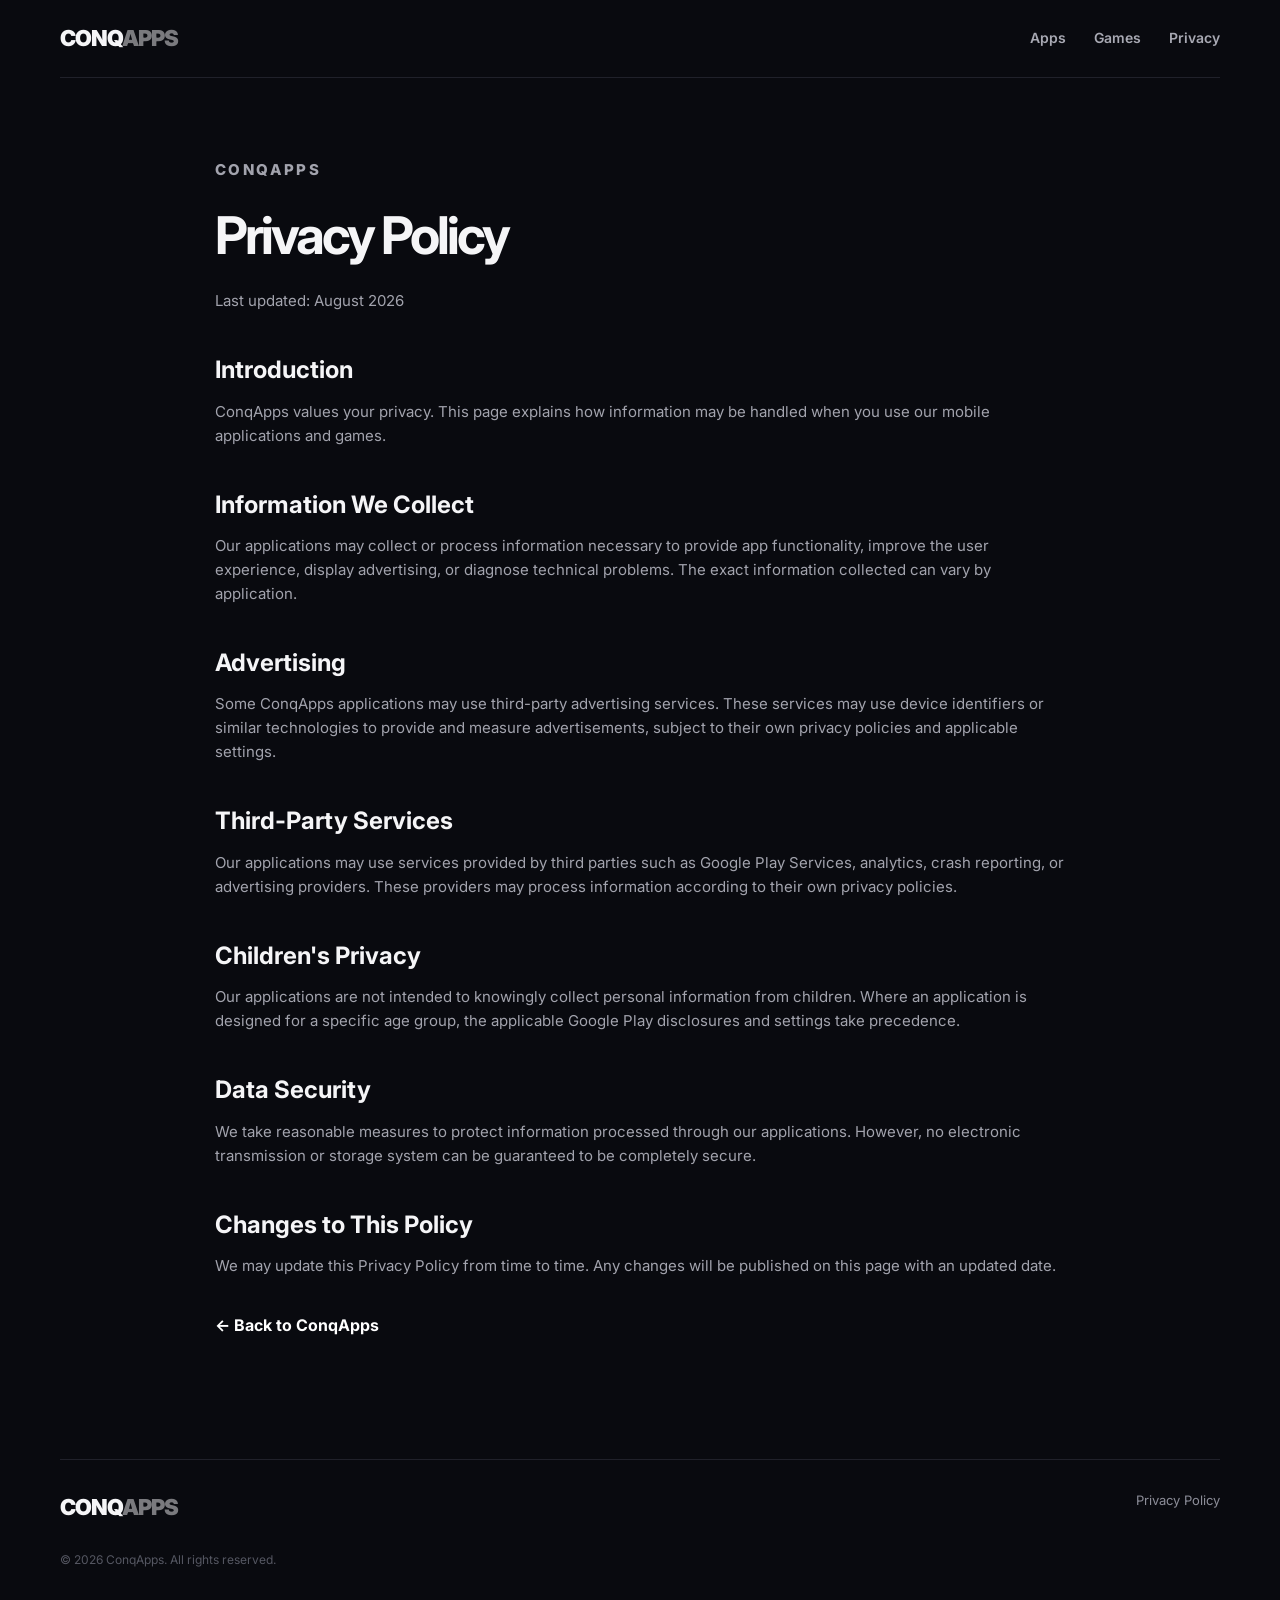
==== privacy.html @ 7f79c75c "Add files via upload" ====
<!DOCTYPE html>
<html lang="tr">
<head>
  <meta charset="UTF-8">
  <meta name="viewport" content="width=device-width, initial-scale=1.0">
  <meta name="description" content="ConqApps Privacy Policy">
  <title>Privacy Policy — ConqApps</title>
  <link rel="stylesheet" href="style.css">
  <style>
    .privacy { width:min(850px,calc(100% - 40px)); margin:80px auto 120px; }
    .privacy h1 { font-size:52px; letter-spacing:-3px; margin:12px 0 12px; }
    .privacy h2 { font-size:24px; margin:38px 0 10px; }
    .privacy p, .privacy li { color:#a2a3ad; font-size:15px; }
    .back { display:inline-block; margin-top:35px; color:#fff; font-weight:700; }
  </style>
</head>
<body>
  <header class="site-header">
    <a class="brand" href="index.html">CONQ<span>APPS</span></a>
    <nav><a href="index.html#apps">Apps</a><a href="index.html#games">Games</a><a href="privacy.html">Privacy</a></nav>
  </header>
  <main class="privacy">
    <p class="eyebrow">CONQAPPS</p>
    <h1>Privacy Policy</h1>
    <p>Last updated: August 2026</p>

    <h2>Introduction</h2>
    <p>ConqApps values your privacy. This page explains how information may be handled when you use our mobile applications and games.</p>

    <h2>Information We Collect</h2>
    <p>Our applications may collect or process information necessary to provide app functionality, improve the user experience, display advertising, or diagnose technical problems. The exact information collected can vary by application.</p>

    <h2>Advertising</h2>
    <p>Some ConqApps applications may use third-party advertising services. These services may use device identifiers or similar technologies to provide and measure advertisements, subject to their own privacy policies and applicable settings.</p>

    <h2>Third-Party Services</h2>
    <p>Our applications may use services provided by third parties such as Google Play Services, analytics, crash reporting, or advertising providers. These providers may process information according to their own privacy policies.</p>

    <h2>Children's Privacy</h2>
    <p>Our applications are not intended to knowingly collect personal information from children. Where an application is designed for a specific age group, the applicable Google Play disclosures and settings take precedence.</p>

    <h2>Data Security</h2>
    <p>We take reasonable measures to protect information processed through our applications. However, no electronic transmission or storage system can be guaranteed to be completely secure.</p>

    <h2>Changes to This Policy</h2>
    <p>We may update this Privacy Policy from time to time. Any changes will be published on this page with an updated date.</p>

    <a class="back" href="index.html">← Back to ConqApps</a>
  </main>
  <footer>
    <div class="footer-brand">CONQ<span>APPS</span></div>
    <div class="footer-links"><a href="privacy.html">Privacy Policy</a></div>
    <p>© 2026 ConqApps. All rights reserved.</p>
  </footer>
</body>
</html>
---- style.css ----
@import url('https://fonts.googleapis.com/css2?family=Inter:wght@400;500;600;700;800;900&display=swap');

* { box-sizing: border-box; margin: 0; padding: 0; }
html { scroll-behavior: smooth; }
body {
  font-family: Inter, Arial, sans-serif;
  background: #090a0f;
  color: #f5f5f7;
  line-height: 1.6;
}
a { color: inherit; text-decoration: none; }
.site-header {
  width: min(1160px, calc(100% - 40px));
  margin: auto;
  height: 78px;
  display: flex;
  align-items: center;
  justify-content: space-between;
  border-bottom: 1px solid #20212a;
}
.brand, .footer-brand { font-weight: 900; letter-spacing: -1px; font-size: 22px; }
.brand span, .footer-brand span { opacity: .48; }
nav { display: flex; gap: 28px; color: #a8a9b3; font-size: 14px; font-weight: 600; }
nav a:hover { color: #fff; }
.hero {
  width: min(1160px, calc(100% - 40px));
  min-height: 570px;
  margin: auto;
  display: flex;
  flex-direction: column;
  justify-content: center;
  position: relative;
}
.hero-glow {
  position: absolute;
  width: 480px; height: 480px;
  right: 3%; top: 30px;
  border-radius: 50%;
  background: radial-gradient(circle, rgba(130,90,255,.22), rgba(0,0,0,0) 68%);
  pointer-events: none;
}
.eyebrow { color: #888a96; font-size: 12px; font-weight: 800; letter-spacing: 2.4px; }
.hero h1 {
  font-size: clamp(50px, 8vw, 96px);
  line-height: .98;
  letter-spacing: -5px;
  margin: 18px 0 24px;
  max-width: 900px;
}
.hero h1 span, .about h2 span { color: #777986; }
.hero-text { max-width: 530px; color: #a7a8b1; font-size: 18px; }
.hero-button {
  margin-top: 32px;
  width: fit-content;
  padding: 13px 19px;
  border: 1px solid #343540;
  border-radius: 10px;
  font-weight: 700;
  font-size: 14px;
  transition: .2s;
}
.hero-button:hover { background: #fff; color: #090a0f; }
.hero-button span { margin-left: 18px; }
.products-section {
  width: min(1160px, calc(100% - 40px));
  margin: 0 auto;
  padding: 90px 0 30px;
}
.section-heading { margin-bottom: 28px; }
.section-heading h2 { font-size: 48px; letter-spacing: -2px; margin-top: 5px; }
.product-grid { display: grid; grid-template-columns: repeat(2, 1fr); gap: 18px; }
.product-card {
  min-height: 300px;
  border: 1px solid #252630;
  background: linear-gradient(145deg, #111219, #0d0e14);
  border-radius: 18px;
  padding: 24px;
  display: flex;
  gap: 22px;
  transition: transform .2s, border-color .2s;
}
.product-card:hover { transform: translateY(-4px); border-color: #454752; }
.product-icon {
  flex: 0 0 92px; height: 92px; border-radius: 23px;
  display: grid; place-items: center;
  font-size: 25px; font-weight: 900;
  background: #20222b;
  box-shadow: 0 14px 30px rgba(0,0,0,.3);
}
.limitflow-icon { background: linear-gradient(135deg,#30323b,#15161c); }
.tripgauge-icon { background: linear-gradient(135deg,#34363f,#17181e); }
.zipdash-icon { background: linear-gradient(135deg,#3b3430,#171514); }
.escape-icon { background: linear-gradient(135deg,#3a3033,#171415); }
.product-content { display: flex; flex-direction: column; align-items: flex-start; }
.category { font-size: 10px; letter-spacing: 1.8px; font-weight: 800; color: #777985; }
.product-content h3 { font-size: 27px; margin: 5px 0 7px; letter-spacing: -.8px; }
.product-content p { color: #9899a4; font-size: 14px; margin-bottom: 20px; }
.play-button {
  margin-top: auto;
  padding: 10px 14px;
  border-radius: 8px;
  background: #f2f2f3;
  color: #0a0a0d;
  font-size: 12px;
  font-weight: 800;
}
.play-button:hover { background: #fff; }
.play-button span { margin-left: 10px; }
.games { padding-top: 100px; }
.about {
  width: min(900px, calc(100% - 40px));
  margin: 120px auto 140px;
  text-align: center;
}
.about h2 { font-size: clamp(42px, 7vw, 70px); line-height: 1; letter-spacing: -4px; margin: 15px 0 22px; }
.about > p:last-child { max-width: 560px; margin: auto; color: #9697a1; }
footer {
  border-top: 1px solid #20212a;
  width: min(1160px, calc(100% - 40px));
  margin: auto;
  padding: 30px 0 40px;
  display: grid;
  grid-template-columns: 1fr 1fr;
  gap: 15px;
}
.footer-links { justify-self: end; display: flex; gap: 22px; color: #8c8d98; font-size: 13px; }
.footer-links a:hover { color: #fff; }
footer p { grid-column: 1 / -1; color: #555762; font-size: 12px; margin-top: 10px; }
@media (max-width: 720px) {
  .site-header { height: 68px; }
  nav { gap: 14px; font-size: 12px; }
  .hero { min-height: 500px; }
  .hero h1 { font-size: 55px; letter-spacing: -3px; }
  .hero-text { font-size: 16px; }
  .product-grid { grid-template-columns: 1fr; }
  .product-card { min-height: 260px; }
  .about { margin: 90px auto 100px; }
  footer { grid-template-columns: 1fr; }
  .footer-links { justify-self: start; }
  footer p { grid-column: auto; }
}
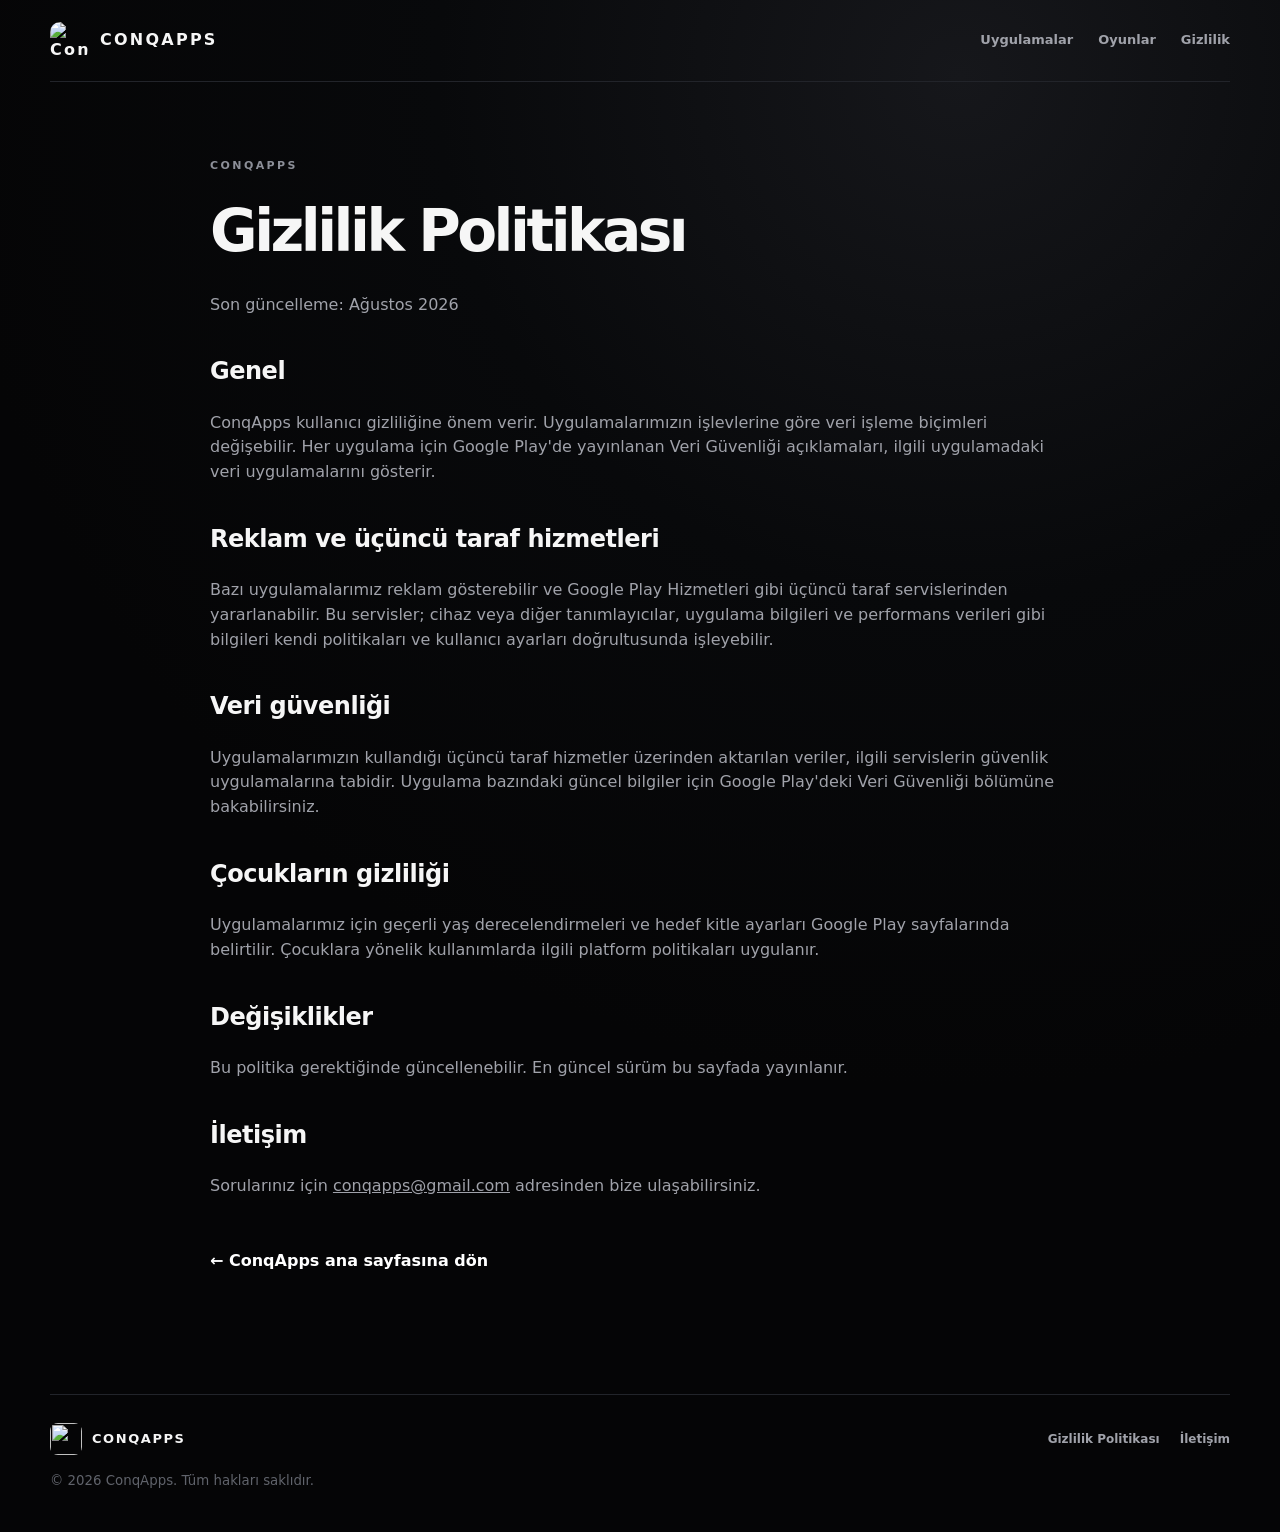
==== commit 3af15a9b: "Add files via upload" ====
--- a/privacy.html
+++ b/privacy.html
@@ -1,56 +1,14 @@
-<!DOCTYPE html>
-<html lang="tr">
-<head>
-  <meta charset="UTF-8">
-  <meta name="viewport" content="width=device-width, initial-scale=1.0">
-  <meta name="description" content="ConqApps Privacy Policy">
-  <title>Privacy Policy — ConqApps</title>
-  <link rel="stylesheet" href="style.css">
-  <style>
-    .privacy { width:min(850px,calc(100% - 40px)); margin:80px auto 120px; }
-    .privacy h1 { font-size:52px; letter-spacing:-3px; margin:12px 0 12px; }
-    .privacy h2 { font-size:24px; margin:38px 0 10px; }
-    .privacy p, .privacy li { color:#a2a3ad; font-size:15px; }
-    .back { display:inline-block; margin-top:35px; color:#fff; font-weight:700; }
-  </style>
-</head>
+<!doctype html>
+<html lang="tr"><head><meta charset="utf-8"><meta name="viewport" content="width=device-width,initial-scale=1"><title>Gizlilik Politikası — ConqApps</title><link rel="stylesheet" href="style.css"></head>
 <body>
-  <header class="site-header">
-    <a class="brand" href="index.html">CONQ<span>APPS</span></a>
-    <nav><a href="index.html#apps">Apps</a><a href="index.html#games">Games</a><a href="privacy.html">Privacy</a></nav>
-  </header>
-  <main class="privacy">
-    <p class="eyebrow">CONQAPPS</p>
-    <h1>Privacy Policy</h1>
-    <p>Last updated: August 2026</p>
-
-    <h2>Introduction</h2>
-    <p>ConqApps values your privacy. This page explains how information may be handled when you use our mobile applications and games.</p>
-
-    <h2>Information We Collect</h2>
-    <p>Our applications may collect or process information necessary to provide app functionality, improve the user experience, display advertising, or diagnose technical problems. The exact information collected can vary by application.</p>
-
-    <h2>Advertising</h2>
-    <p>Some ConqApps applications may use third-party advertising services. These services may use device identifiers or similar technologies to provide and measure advertisements, subject to their own privacy policies and applicable settings.</p>
-
-    <h2>Third-Party Services</h2>
-    <p>Our applications may use services provided by third parties such as Google Play Services, analytics, crash reporting, or advertising providers. These providers may process information according to their own privacy policies.</p>
-
-    <h2>Children's Privacy</h2>
-    <p>Our applications are not intended to knowingly collect personal information from children. Where an application is designed for a specific age group, the applicable Google Play disclosures and settings take precedence.</p>
-
-    <h2>Data Security</h2>
-    <p>We take reasonable measures to protect information processed through our applications. However, no electronic transmission or storage system can be guaranteed to be completely secure.</p>
-
-    <h2>Changes to This Policy</h2>
-    <p>We may update this Privacy Policy from time to time. Any changes will be published on this page with an updated date.</p>
-
-    <a class="back" href="index.html">← Back to ConqApps</a>
-  </main>
-  <footer>
-    <div class="footer-brand">CONQ<span>APPS</span></div>
-    <div class="footer-links"><a href="privacy.html">Privacy Policy</a></div>
-    <p>© 2026 ConqApps. All rights reserved.</p>
-  </footer>
-</body>
-</html>
+<header class="topbar"><a class="brand" href="index.html"><img src="images/conqapps-logo.png" alt="ConqApps logo"><span>CONQAPPS</span></a><nav><a href="index.html#apps">Uygulamalar</a><a href="index.html#games">Oyunlar</a><a href="privacy.html">Gizlilik</a></nav></header>
+<main class="privacy"><span class="kicker">CONQAPPS</span><h1>Gizlilik Politikası</h1><p>Son güncelleme: Ağustos 2026</p>
+<h2>Genel</h2><p>ConqApps kullanıcı gizliliğine önem verir. Uygulamalarımızın işlevlerine göre veri işleme biçimleri değişebilir. Her uygulama için Google Play'de yayınlanan Veri Güvenliği açıklamaları, ilgili uygulamadaki veri uygulamalarını gösterir.</p>
+<h2>Reklam ve üçüncü taraf hizmetleri</h2><p>Bazı uygulamalarımız reklam gösterebilir ve Google Play Hizmetleri gibi üçüncü taraf servislerinden yararlanabilir. Bu servisler; cihaz veya diğer tanımlayıcılar, uygulama bilgileri ve performans verileri gibi bilgileri kendi politikaları ve kullanıcı ayarları doğrultusunda işleyebilir.</p>
+<h2>Veri güvenliği</h2><p>Uygulamalarımızın kullandığı üçüncü taraf hizmetler üzerinden aktarılan veriler, ilgili servislerin güvenlik uygulamalarına tabidir. Uygulama bazındaki güncel bilgiler için Google Play'deki Veri Güvenliği bölümüne bakabilirsiniz.</p>
+<h2>Çocukların gizliliği</h2><p>Uygulamalarımız için geçerli yaş derecelendirmeleri ve hedef kitle ayarları Google Play sayfalarında belirtilir. Çocuklara yönelik kullanımlarda ilgili platform politikaları uygulanır.</p>
+<h2>Değişiklikler</h2><p>Bu politika gerektiğinde güncellenebilir. En güncel sürüm bu sayfada yayınlanır.</p>
+<h2>İletişim</h2><p>Sorularınız için <a href="mailto:conqapps@gmail.com">conqapps@gmail.com</a> adresinden bize ulaşabilirsiniz.</p>
+<a class="back" href="index.html">← ConqApps ana sayfasına dön</a></main>
+<footer><div class="foot-brand"><img src="images/conqapps-logo.png" alt=""><strong>CONQAPPS</strong></div><div class="foot-links"><a href="privacy.html">Gizlilik Politikası</a><a href="mailto:conqapps@gmail.com">İletişim</a></div><small>© 2026 ConqApps. Tüm hakları saklıdır.</small></footer>
+</body></html>
--- a/style.css
+++ b/style.css
@@ -1,141 +1,3 @@
-@import url('https://fonts.googleapis.com/css2?family=Inter:wght@400;500;600;700;800;900&display=swap');
-
-* { box-sizing: border-box; margin: 0; padding: 0; }
-html { scroll-behavior: smooth; }
-body {
-  font-family: Inter, Arial, sans-serif;
-  background: #090a0f;
-  color: #f5f5f7;
-  line-height: 1.6;
-}
-a { color: inherit; text-decoration: none; }
-.site-header {
-  width: min(1160px, calc(100% - 40px));
-  margin: auto;
-  height: 78px;
-  display: flex;
-  align-items: center;
-  justify-content: space-between;
-  border-bottom: 1px solid #20212a;
-}
-.brand, .footer-brand { font-weight: 900; letter-spacing: -1px; font-size: 22px; }
-.brand span, .footer-brand span { opacity: .48; }
-nav { display: flex; gap: 28px; color: #a8a9b3; font-size: 14px; font-weight: 600; }
-nav a:hover { color: #fff; }
-.hero {
-  width: min(1160px, calc(100% - 40px));
-  min-height: 570px;
-  margin: auto;
-  display: flex;
-  flex-direction: column;
-  justify-content: center;
-  position: relative;
-}
-.hero-glow {
-  position: absolute;
-  width: 480px; height: 480px;
-  right: 3%; top: 30px;
-  border-radius: 50%;
-  background: radial-gradient(circle, rgba(130,90,255,.22), rgba(0,0,0,0) 68%);
-  pointer-events: none;
-}
-.eyebrow { color: #888a96; font-size: 12px; font-weight: 800; letter-spacing: 2.4px; }
-.hero h1 {
-  font-size: clamp(50px, 8vw, 96px);
-  line-height: .98;
-  letter-spacing: -5px;
-  margin: 18px 0 24px;
-  max-width: 900px;
-}
-.hero h1 span, .about h2 span { color: #777986; }
-.hero-text { max-width: 530px; color: #a7a8b1; font-size: 18px; }
-.hero-button {
-  margin-top: 32px;
-  width: fit-content;
-  padding: 13px 19px;
-  border: 1px solid #343540;
-  border-radius: 10px;
-  font-weight: 700;
-  font-size: 14px;
-  transition: .2s;
-}
-.hero-button:hover { background: #fff; color: #090a0f; }
-.hero-button span { margin-left: 18px; }
-.products-section {
-  width: min(1160px, calc(100% - 40px));
-  margin: 0 auto;
-  padding: 90px 0 30px;
-}
-.section-heading { margin-bottom: 28px; }
-.section-heading h2 { font-size: 48px; letter-spacing: -2px; margin-top: 5px; }
-.product-grid { display: grid; grid-template-columns: repeat(2, 1fr); gap: 18px; }
-.product-card {
-  min-height: 300px;
-  border: 1px solid #252630;
-  background: linear-gradient(145deg, #111219, #0d0e14);
-  border-radius: 18px;
-  padding: 24px;
-  display: flex;
-  gap: 22px;
-  transition: transform .2s, border-color .2s;
-}
-.product-card:hover { transform: translateY(-4px); border-color: #454752; }
-.product-icon {
-  flex: 0 0 92px; height: 92px; border-radius: 23px;
-  display: grid; place-items: center;
-  font-size: 25px; font-weight: 900;
-  background: #20222b;
-  box-shadow: 0 14px 30px rgba(0,0,0,.3);
-}
-.limitflow-icon { background: linear-gradient(135deg,#30323b,#15161c); }
-.tripgauge-icon { background: linear-gradient(135deg,#34363f,#17181e); }
-.zipdash-icon { background: linear-gradient(135deg,#3b3430,#171514); }
-.escape-icon { background: linear-gradient(135deg,#3a3033,#171415); }
-.product-content { display: flex; flex-direction: column; align-items: flex-start; }
-.category { font-size: 10px; letter-spacing: 1.8px; font-weight: 800; color: #777985; }
-.product-content h3 { font-size: 27px; margin: 5px 0 7px; letter-spacing: -.8px; }
-.product-content p { color: #9899a4; font-size: 14px; margin-bottom: 20px; }
-.play-button {
-  margin-top: auto;
-  padding: 10px 14px;
-  border-radius: 8px;
-  background: #f2f2f3;
-  color: #0a0a0d;
-  font-size: 12px;
-  font-weight: 800;
-}
-.play-button:hover { background: #fff; }
-.play-button span { margin-left: 10px; }
-.games { padding-top: 100px; }
-.about {
-  width: min(900px, calc(100% - 40px));
-  margin: 120px auto 140px;
-  text-align: center;
-}
-.about h2 { font-size: clamp(42px, 7vw, 70px); line-height: 1; letter-spacing: -4px; margin: 15px 0 22px; }
-.about > p:last-child { max-width: 560px; margin: auto; color: #9697a1; }
-footer {
-  border-top: 1px solid #20212a;
-  width: min(1160px, calc(100% - 40px));
-  margin: auto;
-  padding: 30px 0 40px;
-  display: grid;
-  grid-template-columns: 1fr 1fr;
-  gap: 15px;
-}
-.footer-links { justify-self: end; display: flex; gap: 22px; color: #8c8d98; font-size: 13px; }
-.footer-links a:hover { color: #fff; }
-footer p { grid-column: 1 / -1; color: #555762; font-size: 12px; margin-top: 10px; }
-@media (max-width: 720px) {
-  .site-header { height: 68px; }
-  nav { gap: 14px; font-size: 12px; }
-  .hero { min-height: 500px; }
-  .hero h1 { font-size: 55px; letter-spacing: -3px; }
-  .hero-text { font-size: 16px; }
-  .product-grid { grid-template-columns: 1fr; }
-  .product-card { min-height: 260px; }
-  .about { margin: 90px auto 100px; }
-  footer { grid-template-columns: 1fr; }
-  .footer-links { justify-self: start; }
-  footer p { grid-column: auto; }
-}
+:root{--bg:#050506;--panel:#0d0e11;--line:#22242a;--text:#f6f6f6;--muted:#a0a2aa;--soft:#6f727c;--accent:#d8d8dc}
+*{box-sizing:border-box}html{scroll-behavior:smooth}body{margin:0;background:radial-gradient(circle at 75% 5%,#16171b 0,#08090b 30%,#050506 58%);color:var(--text);font-family:Inter,ui-sans-serif,system-ui,-apple-system,BlinkMacSystemFont,"Segoe UI",sans-serif;line-height:1.55}a{color:inherit;text-decoration:none}.topbar{width:min(1180px,calc(100% - 36px));height:82px;margin:auto;display:flex;align-items:center;justify-content:space-between;border-bottom:1px solid var(--line);position:relative;z-index:3}.brand{display:flex;align-items:center;gap:12px;font-size:16px;font-weight:900;letter-spacing:.14em}.brand img{width:38px;height:38px;border-radius:10px;object-fit:cover}.topbar nav{display:flex;gap:25px;font-size:13px;color:var(--muted);font-weight:700}.topbar nav a:hover{color:#fff}.hero{width:min(1180px,calc(100% - 36px));margin:auto;min-height:620px;display:grid;grid-template-columns:1.15fr .85fr;align-items:center;gap:50px}.kicker{display:inline-block;color:#8c8f98;font-size:11px;font-weight:900;letter-spacing:.22em}.hero h1{font-size:clamp(56px,8vw,104px);line-height:.91;letter-spacing:-.07em;margin:18px 0 26px;max-width:760px}.hero h1 em{font-style:normal;color:#737680}.hero-copy>p{font-size:18px;color:var(--muted);max-width:610px}.hero-actions{display:flex;gap:12px;margin-top:30px;flex-wrap:wrap}.btn{padding:13px 18px;border-radius:10px;font-weight:800;font-size:13px;border:1px solid #34363c}.btn.primary{background:#f4f4f5;color:#08090a;border-color:#f4f4f5}.btn.ghost:hover{background:#15161a}.hero-logo-wrap{display:flex;justify-content:center;align-items:center;position:relative}.hero-logo-wrap:before{content:"";position:absolute;width:420px;height:420px;border-radius:50%;background:radial-gradient(circle,rgba(255,255,255,.09),transparent 68%);filter:blur(4px)}.hero-logo{width:min(430px,100%);aspect-ratio:1;object-fit:cover;border-radius:32px;box-shadow:0 35px 100px rgba(0,0,0,.55);position:relative}.section{width:min(1180px,calc(100% - 36px));margin:auto;padding:95px 0 10px}.section-head{margin-bottom:28px}.section-head h2{font-size:48px;letter-spacing:-.055em;margin:4px 0}.grid{display:grid;grid-template-columns:repeat(2,minmax(0,1fr));gap:22px}.card{background:linear-gradient(160deg,#111216,#0a0b0d);border:1px solid var(--line);border-radius:22px;overflow:hidden;transition:.25s ease}.card:hover{transform:translateY(-5px);border-color:#3b3d45}.visual{height:265px;position:relative;background:#090a0d;overflow:hidden;border-bottom:1px solid var(--line)}.screenshot{width:100%;height:100%;object-fit:cover;opacity:.68;filter:saturate(.95);transform:scale(1.02)}.visual:after{content:"";position:absolute;inset:0;background:linear-gradient(to top,rgba(9,10,13,.92),rgba(9,10,13,.06) 55%)}.appicon{position:absolute;left:24px;bottom:22px;width:88px;height:88px;border-radius:22px;object-fit:cover;z-index:2;box-shadow:0 16px 38px rgba(0,0,0,.55)}.content{padding:25px}.tag{font-size:10px;font-weight:900;letter-spacing:.17em;color:#777b84}.content h3{font-size:28px;margin:5px 0 9px;letter-spacing:-.04em}.content p{color:var(--muted);font-size:14px;margin:0 0 24px;min-height:65px}.play{display:inline-flex;align-items:center;gap:14px;background:#f4f4f5;color:#08090a;padding:11px 14px;border-radius:9px;font-size:12px;font-weight:900}.play:hover{background:#fff}.featured{box-shadow:inset 0 0 0 1px rgba(255,70,70,.08)}.about{width:min(950px,calc(100% - 36px));margin:140px auto;display:grid;grid-template-columns:180px 1fr;gap:38px;align-items:center}.about img{width:180px;height:180px;object-fit:cover;border-radius:30px}.about h2{font-size:54px;letter-spacing:-.05em;margin:3px 0 7px}.about p{color:var(--muted);font-size:17px;max-width:610px}footer{width:min(1180px,calc(100% - 36px));margin:auto;border-top:1px solid var(--line);padding:28px 0 40px;display:grid;grid-template-columns:1fr auto;gap:16px;align-items:center}.foot-brand{display:flex;align-items:center;gap:10px;font-size:13px;letter-spacing:.12em}.foot-brand img{width:32px;height:32px;border-radius:8px}.foot-links{display:flex;gap:20px;color:var(--muted);font-size:12px;font-weight:700}footer small{grid-column:1/-1;color:#60636b}.privacy{width:min(860px,calc(100% - 36px));margin:70px auto 120px}.privacy h1{font-size:58px;letter-spacing:-.06em;margin:10px 0}.privacy h2{margin-top:36px;font-size:24px;letter-spacing:-.02em}.privacy p,.privacy li{color:var(--muted)}.privacy a{text-decoration:underline}.back{display:inline-block;margin-top:35px!important;font-weight:800;color:#fff!important;text-decoration:none!important}
+@media(max-width:800px){.topbar{height:70px}.brand span{display:none}.topbar nav{gap:14px;font-size:11px}.hero{grid-template-columns:1fr;min-height:auto;padding:72px 0 40px}.hero-logo-wrap{grid-row:1}.hero-logo{width:210px;border-radius:24px}.hero h1{font-size:58px}.grid{grid-template-columns:1fr}.visual{height:240px}.section{padding-top:80px}.about{grid-template-columns:1fr;text-align:center}.about img{margin:auto}.about p{margin:auto}footer{grid-template-columns:1fr}.foot-links{justify-self:start}.content p{min-height:0}}
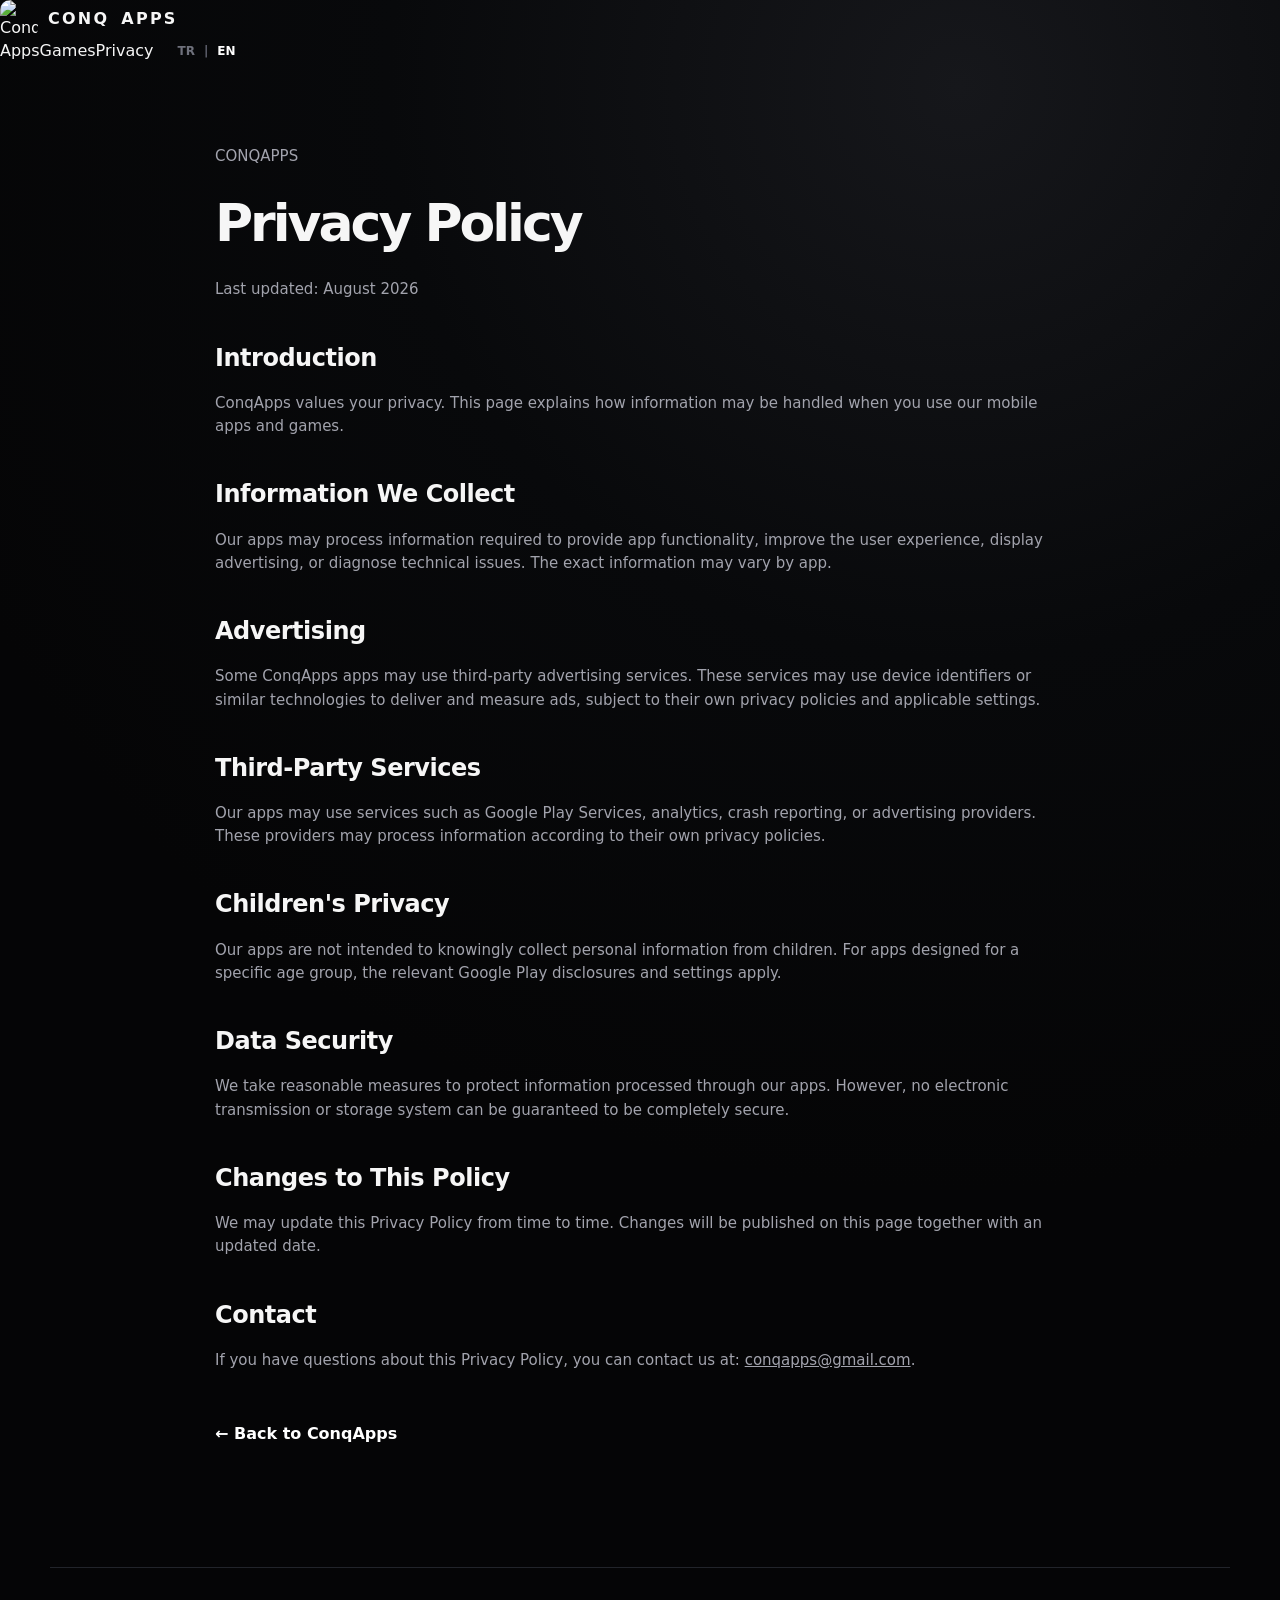
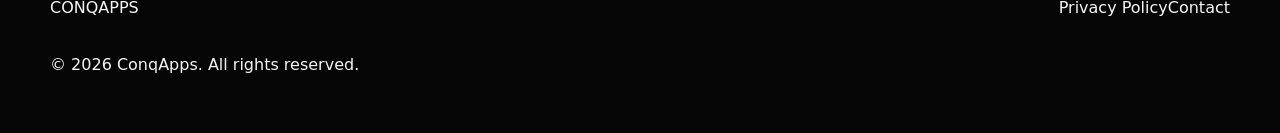
==== commit c092a4e2: "Add files via upload" ====
--- a/privacy.html
+++ b/privacy.html
@@ -1,14 +1,110 @@
-<!doctype html>
-<html lang="tr"><head><meta charset="utf-8"><meta name="viewport" content="width=device-width,initial-scale=1"><title>Gizlilik Politikası — ConqApps</title><link rel="stylesheet" href="style.css"></head>
+<!DOCTYPE html>
+<html lang="tr">
+<head>
+  <meta charset="UTF-8">
+  <meta name="viewport" content="width=device-width, initial-scale=1.0">
+  <title>Privacy Policy — ConqApps</title>
+  <link rel="stylesheet" href="style.css">
+  <style>
+    .privacy { width:min(850px,calc(100% - 40px)); margin:80px auto 120px; }
+    .privacy h1 { font-size:52px; letter-spacing:-3px; margin:12px 0 12px; }
+    .privacy h2 { font-size:24px; margin:38px 0 10px; }
+    .privacy p, .privacy li { color:#a2a3ad; font-size:15px; }
+    .back { display:inline-block; margin-top:35px; color:#fff; font-weight:700; }
+  </style>
+</head>
 <body>
-<header class="topbar"><a class="brand" href="index.html"><img src="images/conqapps-logo.png" alt="ConqApps logo"><span>CONQAPPS</span></a><nav><a href="index.html#apps">Uygulamalar</a><a href="index.html#games">Oyunlar</a><a href="privacy.html">Gizlilik</a></nav></header>
-<main class="privacy"><span class="kicker">CONQAPPS</span><h1>Gizlilik Politikası</h1><p>Son güncelleme: Ağustos 2026</p>
-<h2>Genel</h2><p>ConqApps kullanıcı gizliliğine önem verir. Uygulamalarımızın işlevlerine göre veri işleme biçimleri değişebilir. Her uygulama için Google Play'de yayınlanan Veri Güvenliği açıklamaları, ilgili uygulamadaki veri uygulamalarını gösterir.</p>
-<h2>Reklam ve üçüncü taraf hizmetleri</h2><p>Bazı uygulamalarımız reklam gösterebilir ve Google Play Hizmetleri gibi üçüncü taraf servislerinden yararlanabilir. Bu servisler; cihaz veya diğer tanımlayıcılar, uygulama bilgileri ve performans verileri gibi bilgileri kendi politikaları ve kullanıcı ayarları doğrultusunda işleyebilir.</p>
-<h2>Veri güvenliği</h2><p>Uygulamalarımızın kullandığı üçüncü taraf hizmetler üzerinden aktarılan veriler, ilgili servislerin güvenlik uygulamalarına tabidir. Uygulama bazındaki güncel bilgiler için Google Play'deki Veri Güvenliği bölümüne bakabilirsiniz.</p>
-<h2>Çocukların gizliliği</h2><p>Uygulamalarımız için geçerli yaş derecelendirmeleri ve hedef kitle ayarları Google Play sayfalarında belirtilir. Çocuklara yönelik kullanımlarda ilgili platform politikaları uygulanır.</p>
-<h2>Değişiklikler</h2><p>Bu politika gerektiğinde güncellenebilir. En güncel sürüm bu sayfada yayınlanır.</p>
-<h2>İletişim</h2><p>Sorularınız için <a href="mailto:conqapps@gmail.com">conqapps@gmail.com</a> adresinden bize ulaşabilirsiniz.</p>
-<a class="back" href="index.html">← ConqApps ana sayfasına dön</a></main>
-<footer><div class="foot-brand"><img src="images/conqapps-logo.png" alt=""><strong>CONQAPPS</strong></div><div class="foot-links"><a href="privacy.html">Gizlilik Politikası</a><a href="mailto:conqapps@gmail.com">İletişim</a></div><small>© 2026 ConqApps. Tüm hakları saklıdır.</small></footer>
-</body></html>
+  <header class="site-header">
+    <a class="brand-wrap" href="index.html">
+      <img class="brand-logo" src="images/conqapps_logo.png" alt="ConqApps logo">
+      <span class="brand">CONQ<span>APPS</span></span>
+    </a>
+    <div class="header-actions">
+      <nav><a href="index.html#apps" data-i18n="nav_apps">Uygulamalar</a><a href="index.html#games" data-i18n="nav_games">Oyunlar</a><a href="privacy.html" data-i18n="nav_privacy">Gizlilik</a></nav>
+      <div class="lang-switch"><button type="button" class="lang-btn active" data-lang="tr">TR</button><span>|</span><button type="button" class="lang-btn" data-lang="en">EN</button></div>
+    </div>
+  </header>
+
+  <main class="privacy">
+    <p class="eyebrow">CONQAPPS</p>
+    <h1 data-i18n="privacy_title">Gizlilik Politikası</h1>
+    <p data-i18n="updated">Son güncelleme: Ağustos 2026</p>
+
+    <h2 data-i18n="intro_h">Giriş</h2>
+    <p data-i18n="intro_p">ConqApps gizliliğinize önem verir. Bu sayfa, mobil uygulamalarımızı ve oyunlarımızı kullanırken bilgilerin nasıl işlenebileceğini açıklar.</p>
+
+    <h2 data-i18n="collect_h">Topladığımız Bilgiler</h2>
+    <p data-i18n="collect_p">Uygulamalarımız; uygulama işlevlerini sağlamak, kullanıcı deneyimini geliştirmek, reklam göstermek veya teknik sorunları teşhis etmek için gerekli bilgileri işleyebilir. Toplanan bilgiler uygulamaya göre değişebilir.</p>
+
+    <h2 data-i18n="ads_h">Reklamlar</h2>
+    <p data-i18n="ads_p">Bazı ConqApps uygulamaları üçüncü taraf reklam hizmetlerini kullanabilir. Bu hizmetler, kendi gizlilik politikaları ve geçerli ayarlar kapsamında reklam sunmak ve ölçmek için cihaz tanımlayıcıları veya benzer teknolojiler kullanabilir.</p>
+
+    <h2 data-i18n="third_h">Üçüncü Taraf Hizmetleri</h2>
+    <p data-i18n="third_p">Uygulamalarımız Google Play Hizmetleri, analiz, çökme raporlama veya reklam sağlayıcıları gibi üçüncü taraf servislerini kullanabilir. Bu sağlayıcılar bilgileri kendi gizlilik politikalarına göre işleyebilir.</p>
+
+    <h2 data-i18n="children_h">Çocukların Gizliliği</h2>
+    <p data-i18n="children_p">Uygulamalarımız çocuklardan bilerek kişisel bilgi toplamayı amaçlamaz. Belirli bir yaş grubuna yönelik uygulamalarda ilgili Google Play açıklamaları ve ayarları geçerlidir.</p>
+
+    <h2 data-i18n="security_h">Veri Güvenliği</h2>
+    <p data-i18n="security_p">Uygulamalarımız üzerinden işlenen bilgileri korumak için makul önlemler alıyoruz. Ancak hiçbir elektronik aktarım veya depolama sistemi tamamen güvenli olarak garanti edilemez.</p>
+
+    <h2 data-i18n="changes_h">Politika Değişiklikleri</h2>
+    <p data-i18n="changes_p">Bu Gizlilik Politikası zaman zaman güncellenebilir. Değişiklikler, güncellenmiş tarih ile birlikte bu sayfada yayınlanır.</p>
+
+    <h2 data-i18n="contact_h">İletişim</h2>
+    <p><span data-i18n="contact_p">Bu Gizlilik Politikası hakkında sorularınız için bize şu adresten ulaşabilirsiniz:</span> <a href="mailto:conqapps@gmail.com">conqapps@gmail.com</a>.</p>
+
+    <a class="back" href="index.html" data-i18n="back">← ConqApps'e dön</a>
+  </main>
+
+  <footer>
+    <div class="footer-brand">CONQ<span>APPS</span></div>
+    <div class="footer-links"><a href="privacy.html" data-i18n="footer_privacy">Gizlilik Politikası</a><a href="mailto:conqapps@gmail.com" data-i18n="footer_contact">İletişim</a></div>
+    <p>© 2026 ConqApps. <span data-i18n="rights">Tüm hakları saklıdır.</span></p>
+  </footer>
+
+  <script>
+    const translations = {
+      tr: {
+        nav_apps:"Uygulamalar", nav_games:"Oyunlar", nav_privacy:"Gizlilik",
+        privacy_title:"Gizlilik Politikası", updated:"Son güncelleme: Ağustos 2026",
+        intro_h:"Giriş", intro_p:"ConqApps gizliliğinize önem verir. Bu sayfa, mobil uygulamalarımızı ve oyunlarımızı kullanırken bilgilerin nasıl işlenebileceğini açıklar.",
+        collect_h:"Topladığımız Bilgiler", collect_p:"Uygulamalarımız; uygulama işlevlerini sağlamak, kullanıcı deneyimini geliştirmek, reklam göstermek veya teknik sorunları teşhis etmek için gerekli bilgileri işleyebilir. Toplanan bilgiler uygulamaya göre değişebilir.",
+        ads_h:"Reklamlar", ads_p:"Bazı ConqApps uygulamaları üçüncü taraf reklam hizmetlerini kullanabilir. Bu hizmetler, kendi gizlilik politikaları ve geçerli ayarlar kapsamında reklam sunmak ve ölçmek için cihaz tanımlayıcıları veya benzer teknolojiler kullanabilir.",
+        third_h:"Üçüncü Taraf Hizmetleri", third_p:"Uygulamalarımız Google Play Hizmetleri, analiz, çökme raporlama veya reklam sağlayıcıları gibi üçüncü taraf servislerini kullanabilir. Bu sağlayıcılar bilgileri kendi gizlilik politikalarına göre işleyebilir.",
+        children_h:"Çocukların Gizliliği", children_p:"Uygulamalarımız çocuklardan bilerek kişisel bilgi toplamayı amaçlamaz. Belirli bir yaş grubuna yönelik uygulamalarda ilgili Google Play açıklamaları ve ayarları geçerlidir.",
+        security_h:"Veri Güvenliği", security_p:"Uygulamalarımız üzerinden işlenen bilgileri korumak için makul önlemler alıyoruz. Ancak hiçbir elektronik aktarım veya depolama sistemi tamamen güvenli olarak garanti edilemez.",
+        changes_h:"Politika Değişiklikleri", changes_p:"Bu Gizlilik Politikası zaman zaman güncellenebilir. Değişiklikler, güncellenmiş tarih ile birlikte bu sayfada yayınlanır.",
+        contact_h:"İletişim", contact_p:"Bu Gizlilik Politikası hakkında sorularınız için bize şu adresten ulaşabilirsiniz:",
+        back:"← ConqApps'e dön", footer_privacy:"Gizlilik Politikası", footer_contact:"İletişim", rights:"Tüm hakları saklıdır."
+      },
+      en: {
+        nav_apps:"Apps", nav_games:"Games", nav_privacy:"Privacy",
+        privacy_title:"Privacy Policy", updated:"Last updated: August 2026",
+        intro_h:"Introduction", intro_p:"ConqApps values your privacy. This page explains how information may be handled when you use our mobile apps and games.",
+        collect_h:"Information We Collect", collect_p:"Our apps may process information required to provide app functionality, improve the user experience, display advertising, or diagnose technical issues. The exact information may vary by app.",
+        ads_h:"Advertising", ads_p:"Some ConqApps apps may use third-party advertising services. These services may use device identifiers or similar technologies to deliver and measure ads, subject to their own privacy policies and applicable settings.",
+        third_h:"Third-Party Services", third_p:"Our apps may use services such as Google Play Services, analytics, crash reporting, or advertising providers. These providers may process information according to their own privacy policies.",
+        children_h:"Children's Privacy", children_p:"Our apps are not intended to knowingly collect personal information from children. For apps designed for a specific age group, the relevant Google Play disclosures and settings apply.",
+        security_h:"Data Security", security_p:"We take reasonable measures to protect information processed through our apps. However, no electronic transmission or storage system can be guaranteed to be completely secure.",
+        changes_h:"Changes to This Policy", changes_p:"We may update this Privacy Policy from time to time. Changes will be published on this page together with an updated date.",
+        contact_h:"Contact", contact_p:"If you have questions about this Privacy Policy, you can contact us at:",
+        back:"← Back to ConqApps", footer_privacy:"Privacy Policy", footer_contact:"Contact", rights:"All rights reserved."
+      }
+    };
+    function setLanguage(lang) {
+      document.documentElement.lang = lang;
+      document.querySelectorAll("[data-i18n]").forEach(el => {
+        const key = el.dataset.i18n;
+        if (translations[lang] && translations[lang][key]) el.textContent = translations[lang][key];
+      });
+      document.querySelectorAll(".lang-btn").forEach(btn => btn.classList.toggle("active", btn.dataset.lang === lang));
+      localStorage.setItem("conqapps_lang", lang);
+    }
+    document.querySelectorAll(".lang-btn").forEach(btn => btn.addEventListener("click", () => setLanguage(btn.dataset.lang)));
+    const savedLang = localStorage.getItem("conqapps_lang");
+    const browserLang = (navigator.language || "").toLowerCase().startsWith("tr") ? "tr" : "en";
+    setLanguage(savedLang || browserLang);
+  </script>
+</body>
+</html>
--- a/style.css
+++ b/style.css
@@ -1,3 +1,24 @@
 :root{--bg:#050506;--panel:#0d0e11;--line:#22242a;--text:#f6f6f6;--muted:#a0a2aa;--soft:#6f727c;--accent:#d8d8dc}
 *{box-sizing:border-box}html{scroll-behavior:smooth}body{margin:0;background:radial-gradient(circle at 75% 5%,#16171b 0,#08090b 30%,#050506 58%);color:var(--text);font-family:Inter,ui-sans-serif,system-ui,-apple-system,BlinkMacSystemFont,"Segoe UI",sans-serif;line-height:1.55}a{color:inherit;text-decoration:none}.topbar{width:min(1180px,calc(100% - 36px));height:82px;margin:auto;display:flex;align-items:center;justify-content:space-between;border-bottom:1px solid var(--line);position:relative;z-index:3}.brand{display:flex;align-items:center;gap:12px;font-size:16px;font-weight:900;letter-spacing:.14em}.brand img{width:38px;height:38px;border-radius:10px;object-fit:cover}.topbar nav{display:flex;gap:25px;font-size:13px;color:var(--muted);font-weight:700}.topbar nav a:hover{color:#fff}.hero{width:min(1180px,calc(100% - 36px));margin:auto;min-height:620px;display:grid;grid-template-columns:1.15fr .85fr;align-items:center;gap:50px}.kicker{display:inline-block;color:#8c8f98;font-size:11px;font-weight:900;letter-spacing:.22em}.hero h1{font-size:clamp(56px,8vw,104px);line-height:.91;letter-spacing:-.07em;margin:18px 0 26px;max-width:760px}.hero h1 em{font-style:normal;color:#737680}.hero-copy>p{font-size:18px;color:var(--muted);max-width:610px}.hero-actions{display:flex;gap:12px;margin-top:30px;flex-wrap:wrap}.btn{padding:13px 18px;border-radius:10px;font-weight:800;font-size:13px;border:1px solid #34363c}.btn.primary{background:#f4f4f5;color:#08090a;border-color:#f4f4f5}.btn.ghost:hover{background:#15161a}.hero-logo-wrap{display:flex;justify-content:center;align-items:center;position:relative}.hero-logo-wrap:before{content:"";position:absolute;width:420px;height:420px;border-radius:50%;background:radial-gradient(circle,rgba(255,255,255,.09),transparent 68%);filter:blur(4px)}.hero-logo{width:min(430px,100%);aspect-ratio:1;object-fit:cover;border-radius:32px;box-shadow:0 35px 100px rgba(0,0,0,.55);position:relative}.section{width:min(1180px,calc(100% - 36px));margin:auto;padding:95px 0 10px}.section-head{margin-bottom:28px}.section-head h2{font-size:48px;letter-spacing:-.055em;margin:4px 0}.grid{display:grid;grid-template-columns:repeat(2,minmax(0,1fr));gap:22px}.card{background:linear-gradient(160deg,#111216,#0a0b0d);border:1px solid var(--line);border-radius:22px;overflow:hidden;transition:.25s ease}.card:hover{transform:translateY(-5px);border-color:#3b3d45}.visual{height:265px;position:relative;background:#090a0d;overflow:hidden;border-bottom:1px solid var(--line)}.screenshot{width:100%;height:100%;object-fit:cover;opacity:.68;filter:saturate(.95);transform:scale(1.02)}.visual:after{content:"";position:absolute;inset:0;background:linear-gradient(to top,rgba(9,10,13,.92),rgba(9,10,13,.06) 55%)}.appicon{position:absolute;left:24px;bottom:22px;width:88px;height:88px;border-radius:22px;object-fit:cover;z-index:2;box-shadow:0 16px 38px rgba(0,0,0,.55)}.content{padding:25px}.tag{font-size:10px;font-weight:900;letter-spacing:.17em;color:#777b84}.content h3{font-size:28px;margin:5px 0 9px;letter-spacing:-.04em}.content p{color:var(--muted);font-size:14px;margin:0 0 24px;min-height:65px}.play{display:inline-flex;align-items:center;gap:14px;background:#f4f4f5;color:#08090a;padding:11px 14px;border-radius:9px;font-size:12px;font-weight:900}.play:hover{background:#fff}.featured{box-shadow:inset 0 0 0 1px rgba(255,70,70,.08)}.about{width:min(950px,calc(100% - 36px));margin:140px auto;display:grid;grid-template-columns:180px 1fr;gap:38px;align-items:center}.about img{width:180px;height:180px;object-fit:cover;border-radius:30px}.about h2{font-size:54px;letter-spacing:-.05em;margin:3px 0 7px}.about p{color:var(--muted);font-size:17px;max-width:610px}footer{width:min(1180px,calc(100% - 36px));margin:auto;border-top:1px solid var(--line);padding:28px 0 40px;display:grid;grid-template-columns:1fr auto;gap:16px;align-items:center}.foot-brand{display:flex;align-items:center;gap:10px;font-size:13px;letter-spacing:.12em}.foot-brand img{width:32px;height:32px;border-radius:8px}.foot-links{display:flex;gap:20px;color:var(--muted);font-size:12px;font-weight:700}footer small{grid-column:1/-1;color:#60636b}.privacy{width:min(860px,calc(100% - 36px));margin:70px auto 120px}.privacy h1{font-size:58px;letter-spacing:-.06em;margin:10px 0}.privacy h2{margin-top:36px;font-size:24px;letter-spacing:-.02em}.privacy p,.privacy li{color:var(--muted)}.privacy a{text-decoration:underline}.back{display:inline-block;margin-top:35px!important;font-weight:800;color:#fff!important;text-decoration:none!important}
 @media(max-width:800px){.topbar{height:70px}.brand span{display:none}.topbar nav{gap:14px;font-size:11px}.hero{grid-template-columns:1fr;min-height:auto;padding:72px 0 40px}.hero-logo-wrap{grid-row:1}.hero-logo{width:210px;border-radius:24px}.hero h1{font-size:58px}.grid{grid-template-columns:1fr}.visual{height:240px}.section{padding-top:80px}.about{grid-template-columns:1fr;text-align:center}.about img{margin:auto}.about p{margin:auto}footer{grid-template-columns:1fr}.foot-links{justify-self:start}.content p{min-height:0}}
+
+
+/* ConqApps multilingual additions */
+.brand-wrap { display:flex; align-items:center; gap:10px; }
+.brand-logo { width:38px; height:38px; object-fit:contain; border-radius:10px; }
+.header-actions { display:flex; align-items:center; gap:22px; }
+.lang-switch { display:flex; align-items:center; gap:7px; color:#666875; font-size:12px; font-weight:800; }
+.lang-btn {
+  border:0; background:transparent; color:#6f717c; font:inherit; cursor:pointer;
+  padding:4px 2px; transition:.2s;
+}
+.lang-btn:hover, .lang-btn.active { color:#fff; }
+.product-cover {
+  flex:0 0 92px; width:92px; height:92px; border-radius:23px;
+  object-fit:cover; box-shadow:0 14px 30px rgba(0,0,0,.3);
+}
+@media (max-width: 720px) {
+  .header-actions { gap:10px; }
+  .lang-switch { gap:4px; }
+  .brand-logo { width:34px; height:34px; }
+}
